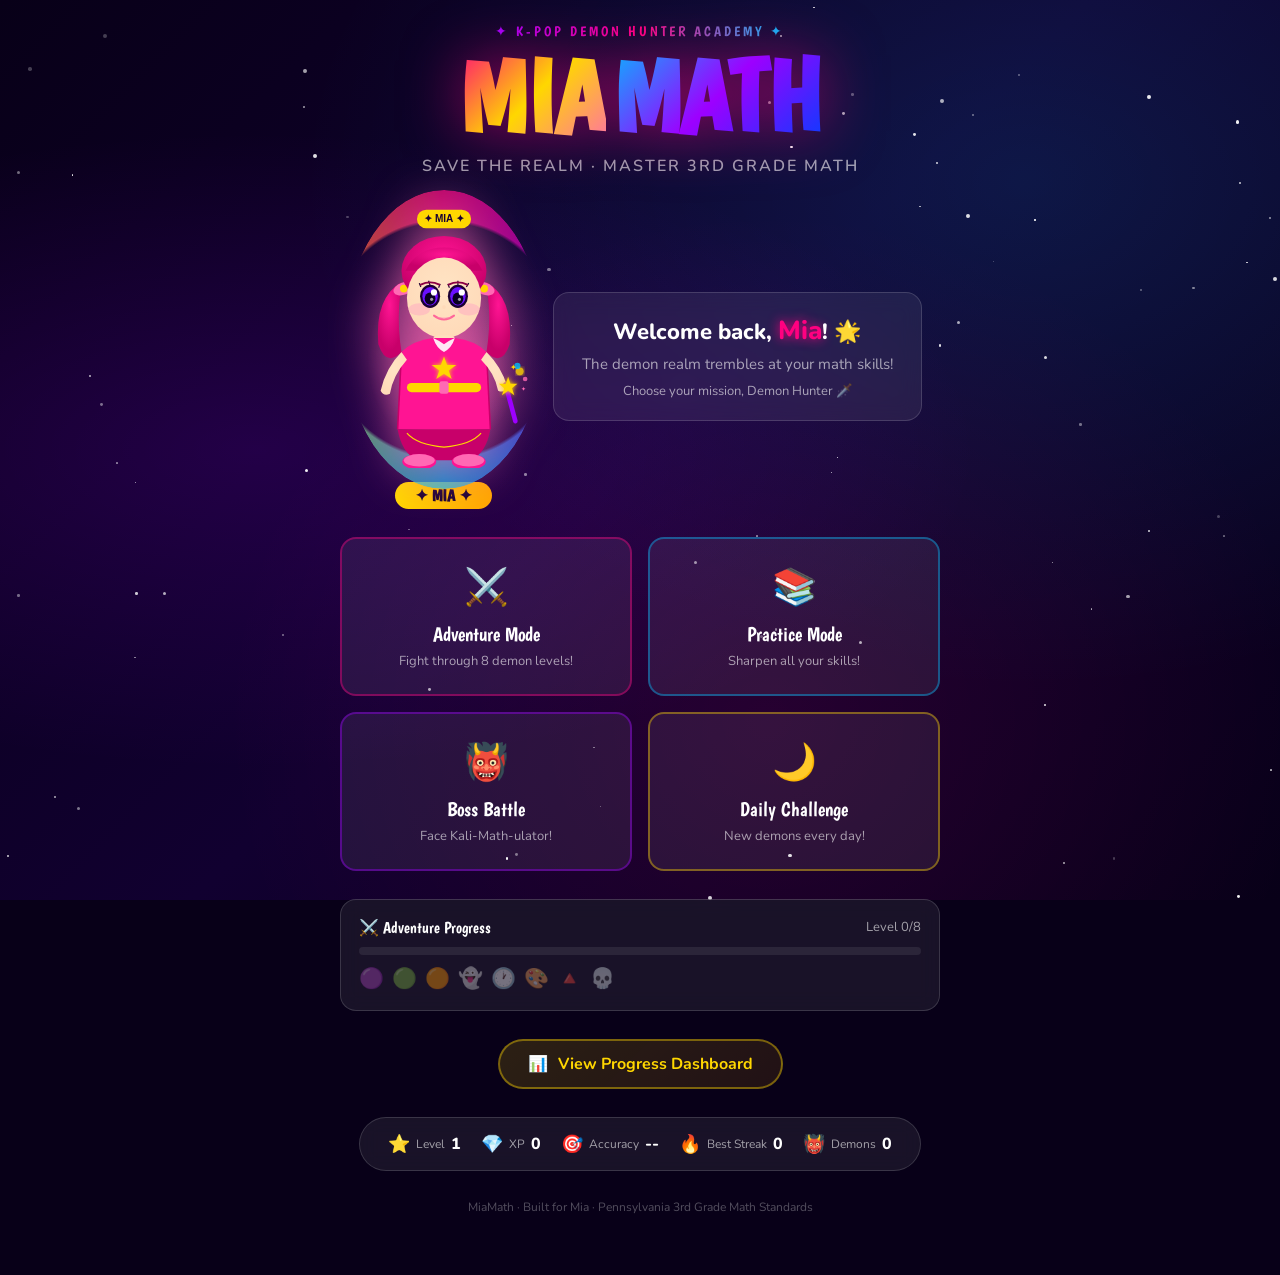
==== index.html @ 1f5659ec "🎮 Launch MiaMath - K-Pop Demon Hunter Academy Full web-based 3rd grade math adventure game for Mia: " ====
<!DOCTYPE html>
<html lang="en">
<head>
  <meta charset="UTF-8">
  <meta name="viewport" content="width=device-width, initial-scale=1.0, maximum-scale=1.0">
  <title>MiaMath – K-Pop Demon Hunter Academy</title>
  <link rel="preconnect" href="https://fonts.googleapis.com">
  <link rel="preconnect" href="https://fonts.gstatic.com" crossorigin>
  <link href="https://fonts.googleapis.com/css2?family=Boogaloo&family=Nunito:wght@400;600;700;800;900&display=swap" rel="stylesheet">
  <link rel="stylesheet" href="css/styles.css">
  <link rel="stylesheet" href="css/animations.css">
  <style>
    .hero-pic-wrap { position: relative; display: inline-block; }
    .hero-pic-wrap img { width: 170px; filter: drop-shadow(0 0 24px rgba(255,105,180,0.8)); animation: heroFloat 3s ease-in-out infinite; }
    .sparkle-ring {
      position: absolute; inset: -15px;
      border-radius: 50%;
      background: conic-gradient(from 0deg, var(--pink), var(--purple), var(--blue), var(--gold), var(--pink));
      mask: radial-gradient(circle, transparent 65%, white 67%);
      -webkit-mask: radial-gradient(circle, transparent 65%, white 67%);
      animation: rainbow 4s linear infinite;
      opacity: 0.7;
    }
  </style>
</head>
<body class="landing-page">

  <!-- Stars -->
  <div class="stars-bg" id="starsContainer"></div>
  <canvas id="confettiCanvas"></canvas>

  <div class="landing-container">

    <!-- ── Title ── -->
    <div class="title-section">
      <div class="academy-badge">✦ K-Pop Demon Hunter Academy ✦</div>
      <h1 class="game-title">
        <span class="title-mia">MIA</span><span class="title-math">MATH</span>
      </h1>
      <div class="title-subtitle">Save the Realm · Master 3rd Grade Math</div>
    </div>

    <!-- ── Hero Display ── -->
    <div class="hero-display">
      <div class="hero-character">
        <div class="hero-pic-wrap">
          <div class="sparkle-ring"></div>
          <img id="heroPic" src="assets/characters/mia.svg" alt="Mia the Math Hero" onerror="this.style.fontSize='80px';this.outerHTML='<div style=&quot;font-size:80px;animation:heroFloat 3s ease-in-out infinite&quot;>🎤</div>'">
        </div>
        <div class="hero-name-tag">✦ MIA ✦</div>
      </div>

      <div class="welcome-message">
        <p class="welcome-line">Welcome back, <span class="name-highlight player-name">Mia</span>! 🌟</p>
        <p class="welcome-sub">The demon realm trembles at your math skills!</p>
        <p style="font-size:13px;color:var(--text-muted);margin-top:8px">Choose your mission, Demon Hunter 🗡️</p>
      </div>
    </div>

    <!-- ── Mode Cards ── -->
    <div class="mode-grid">
      <a href="game.html?mode=adventure" class="mode-card adventure-card" onclick="AudioManager.playClick()">
        <span class="card-icon">⚔️</span>
        <div class="card-title">Adventure Mode</div>
        <div class="card-desc">Fight through 8 demon levels!</div>
        <div class="card-glow"></div>
      </a>
      <a href="game.html?mode=practice" class="mode-card practice-card" onclick="AudioManager.playClick()">
        <span class="card-icon">📚</span>
        <div class="card-title">Practice Mode</div>
        <div class="card-desc">Sharpen all your skills!</div>
        <div class="card-glow"></div>
      </a>
      <a href="game.html?mode=boss" class="mode-card boss-card" onclick="AudioManager.playClick()">
        <span class="card-icon">👹</span>
        <div class="card-title">Boss Battle</div>
        <div class="card-desc">Face Kali-Math-ulator!</div>
        <div class="card-glow"></div>
      </a>
      <a href="game.html?mode=daily" class="mode-card daily-card" onclick="AudioManager.playClick()" id="dailyCard">
        <span class="card-icon">🌙</span>
        <div class="card-title">Daily Challenge</div>
        <div class="card-desc">New demons every day!</div>
        <div class="card-glow"></div>
      </a>
    </div>

    <!-- ── Adventure Progress ── -->
    <div style="width:100%;max-width:600px;background:var(--bg-card);border:1px solid var(--border);border-radius:var(--radius);padding:18px;backdrop-filter:blur(10px);">
      <div style="display:flex;justify-content:space-between;align-items:center;margin-bottom:10px;">
        <span style="font-family:var(--font-title);font-size:16px">⚔️ Adventure Progress</span>
        <span id="adventureProgressText" style="font-size:13px;color:var(--text-muted)">Level 0/8</span>
      </div>
      <div class="adventure-progress-bar">
        <div class="adventure-progress-fill" id="adventureProgressFill" style="width:0%"></div>
      </div>
      <div id="demonIcons" style="display:flex;gap:8px;margin-top:10px;flex-wrap:wrap;">
        <!-- Filled by JS -->
      </div>
    </div>

    <!-- ── Dashboard Link ── -->
    <a href="dashboard.html" class="dashboard-btn" onclick="AudioManager.playClick()">
      <span>📊</span> View Progress Dashboard
    </a>

    <!-- ── Quick Stats ── -->
    <div class="quick-stats">
      <div class="stat-item">
        <span class="stat-icon">⭐</span>
        <span class="stat-label">Level</span>
        <span class="stat-value" id="statLevel">1</span>
      </div>
      <div class="stat-item">
        <span class="stat-icon">💎</span>
        <span class="stat-label">XP</span>
        <span class="stat-value" id="statXP">0</span>
      </div>
      <div class="stat-item">
        <span class="stat-icon">🎯</span>
        <span class="stat-label">Accuracy</span>
        <span class="stat-value" id="statAccuracy">--</span>
      </div>
      <div class="stat-item">
        <span class="stat-icon">🔥</span>
        <span class="stat-label">Best Streak</span>
        <span class="stat-value" id="statStreak">0</span>
      </div>
      <div class="stat-item">
        <span class="stat-icon">👹</span>
        <span class="stat-label">Demons</span>
        <span class="stat-value" id="statDemons">0</span>
      </div>
    </div>

    <p style="font-size:12px;color:rgba(255,255,255,0.3);text-align:center">
      MiaMath · Built for Mia · Pennsylvania 3rd Grade Math Standards
    </p>
  </div>

  <script src="js/progressSystem.js"></script>
  <script src="js/audioManager.js"></script>
  <script src="js/mathEngine.js"></script>
  <script src="js/uiEngine.js"></script>
  <script src="js/app.js"></script>
  <script>
    // Extra landing page init
    document.addEventListener('DOMContentLoaded', () => {
      const ps = ProgressSystem.getState();
      // Demons defeated
      const demonEl = document.getElementById('statDemons');
      if (demonEl) demonEl.textContent = ps.demonsDefeated || 0;

      // Adventure progress bar
      const adv = ps.adventureProgress;
      const defeated = adv?.defeatedDemons?.length || 0;
      const fill = document.getElementById('adventureProgressFill');
      const text = document.getElementById('adventureProgressText');
      const icons = document.getElementById('demonIcons');
      if (fill) setTimeout(() => { fill.style.width = (defeated / 8 * 100) + '%'; }, 400);
      if (text) text.textContent = `Level ${defeated}/8`;

      // Demon icon row
      const demonEmoji = ['🟣','🟢','🟠','👻','🕐','🎨','🔺','💀'];
      const demonNames = ['Multipli Fiend','Division Goblin','Place Pirate','Fraction Phantom','Time Trickster','Pattern Sprite','Geo Guardian','BOSS'];
      if (icons) {
        demonEmoji.forEach((em, i) => {
          const dot = document.createElement('span');
          const done = adv?.defeatedDemons?.includes(i);
          dot.title = demonNames[i] + (done ? ' ✓ Defeated!' : ' - Not yet defeated');
          dot.textContent = done ? '✅' : em;
          dot.style.cssText = `font-size:20px;opacity:${done ? 1 : 0.4};cursor:default;transition:opacity 0.3s;`;
          icons.appendChild(dot);
        });
      }

      // Daily done notice
      if (ProgressSystem.isDailyDone()) {
        const daily = document.getElementById('dailyCard');
        if (daily) {
          daily.querySelector('.card-desc').textContent = '✅ Completed! Come back tomorrow!';
          daily.style.opacity = '0.75';
        }
      }
    });
  </script>
</body>
</html>
---- css/styles.css ----
/* ============================================
   MiaMath - K-Pop Demon Hunter
   Main Stylesheet
   ============================================ */

@import url('https://fonts.googleapis.com/css2?family=Boogaloo&family=Nunito:wght@400;600;700;800;900&family=Fredoka+One&display=swap');

/* ---- CSS Variables ---- */
:root {
  --pink:       #FF0080;
  --pink-light: #FF69B4;
  --pink-pale:  #FFB6C1;
  --blue:       #00BFFF;
  --blue-dark:  #0040FF;
  --purple:     #9D00FF;
  --purple-dark:#6600BB;
  --gold:       #FFD700;
  --gold-dark:  #FFA500;
  --green:      #00FF88;
  --red:        #FF3333;
  --bg-dark:    #080018;
  --bg-mid:     #110030;
  --bg-card:    rgba(255,255,255,0.07);
  --bg-card-hover: rgba(255,255,255,0.13);
  --text:       #FFFFFF;
  --text-muted: rgba(255,255,255,0.6);
  --border:     rgba(255,255,255,0.15);
  --shadow-pink: 0 0 20px rgba(255,0,128,0.5);
  --shadow-blue: 0 0 20px rgba(0,191,255,0.5);
  --shadow-gold: 0 0 20px rgba(255,215,0,0.5);
  --radius:     16px;
  --radius-sm:  8px;
  --radius-lg:  24px;
  --font-main:  'Nunito', 'Comic Sans MS', sans-serif;
  --font-title: 'Boogaloo', 'Fredoka One', cursive;
}

/* ---- Reset ---- */
*, *::before, *::after { box-sizing: border-box; margin: 0; padding: 0; }
html { scroll-behavior: smooth; }
body {
  font-family: var(--font-main);
  background: var(--bg-dark);
  color: var(--text);
  min-height: 100vh;
  overflow-x: hidden;
  -webkit-font-smoothing: antialiased;
}
a { text-decoration: none; color: inherit; }
img, svg { max-width: 100%; }
button { cursor: pointer; font-family: inherit; }

/* ============================================
   BACKGROUND / STARS
   ============================================ */
.stars-bg {
  position: fixed;
  inset: 0;
  pointer-events: none;
  z-index: 0;
  background:
    radial-gradient(ellipse at 20% 50%, rgba(157,0,255,0.15) 0%, transparent 50%),
    radial-gradient(ellipse at 80% 20%, rgba(0,191,255,0.12) 0%, transparent 50%),
    radial-gradient(ellipse at 60% 80%, rgba(255,0,128,0.10) 0%, transparent 50%),
    linear-gradient(135deg, #080018 0%, #110030 50%, #080018 100%);
}
.star-dot {
  position: absolute;
  border-radius: 50%;
  background: white;
  animation: twinkle var(--dur, 3s) ease-in-out infinite;
}

/* ============================================
   LANDING PAGE
   ============================================ */
.landing-page { position: relative; overflow: hidden; }

.landing-container {
  position: relative;
  z-index: 1;
  max-width: 900px;
  margin: 0 auto;
  padding: 20px 20px 60px;
  display: flex;
  flex-direction: column;
  align-items: center;
  gap: 28px;
}

/* Title Section */
.title-section { text-align: center; }

.academy-badge {
  display: inline-block;
  background: linear-gradient(90deg, var(--purple), var(--pink), var(--blue));
  -webkit-background-clip: text;
  -webkit-text-fill-color: transparent;
  background-clip: text;
  font-family: var(--font-title);
  font-size: 14px;
  letter-spacing: 3px;
  text-transform: uppercase;
  margin-bottom: 8px;
}

.game-title {
  font-family: var(--font-title);
  font-size: clamp(56px, 12vw, 100px);
  line-height: 1;
  margin-bottom: 8px;
  filter: drop-shadow(0 0 30px rgba(255,0,128,0.6));
}
.title-mia {
  background: linear-gradient(135deg, var(--pink) 0%, var(--gold) 50%, var(--pink-light) 100%);
  -webkit-background-clip: text;
  -webkit-text-fill-color: transparent;
  background-clip: text;
  animation: titlePulse 2s ease-in-out infinite;
}
.title-math {
  background: linear-gradient(135deg, var(--blue) 0%, var(--purple) 50%, var(--blue-dark) 100%);
  -webkit-background-clip: text;
  -webkit-text-fill-color: transparent;
  background-clip: text;
  margin-left: 8px;
  animation: titlePulse 2s ease-in-out infinite 0.5s;
}
.title-subtitle {
  font-size: 16px;
  color: var(--text-muted);
  letter-spacing: 2px;
  font-weight: 600;
  text-transform: uppercase;
}

/* Hero display */
.hero-display {
  display: flex;
  align-items: center;
  gap: 24px;
  flex-wrap: wrap;
  justify-content: center;
}
.hero-character {
  position: relative;
  display: flex;
  flex-direction: column;
  align-items: center;
  gap: 8px;
}
.hero-character img, .hero-character svg {
  width: 160px;
  filter: drop-shadow(0 0 20px rgba(255,105,180,0.7));
  animation: heroFloat 3s ease-in-out infinite;
}
.hero-name-tag {
  background: linear-gradient(90deg, var(--gold), var(--gold-dark));
  color: #1A0033;
  font-family: var(--font-title);
  font-size: 16px;
  padding: 4px 20px;
  border-radius: 20px;
  font-weight: 700;
}

.welcome-message {
  background: var(--bg-card);
  border: 1px solid var(--border);
  border-radius: var(--radius);
  padding: 20px 28px;
  backdrop-filter: blur(10px);
  text-align: center;
}
.welcome-line {
  font-size: 22px;
  font-weight: 800;
  margin-bottom: 6px;
}
.welcome-sub {
  font-size: 15px;
  color: var(--text-muted);
}
.name-highlight {
  color: var(--pink);
  text-shadow: 0 0 12px var(--pink);
  font-size: 26px;
}

/* Mode Grid */
.mode-grid {
  display: grid;
  grid-template-columns: repeat(2, 1fr);
  gap: 16px;
  width: 100%;
  max-width: 600px;
}

.mode-card {
  position: relative;
  background: var(--bg-card);
  border: 2px solid var(--border);
  border-radius: var(--radius);
  padding: 24px 16px;
  text-align: center;
  transition: all 0.3s ease;
  overflow: hidden;
  cursor: pointer;
}
.mode-card:hover {
  transform: translateY(-4px) scale(1.02);
  background: var(--bg-card-hover);
}
.mode-card .card-glow {
  position: absolute;
  inset: 0;
  opacity: 0;
  transition: opacity 0.3s;
}
.mode-card:hover .card-glow { opacity: 1; }

.adventure-card { border-color: rgba(255,0,128,0.4); }
.adventure-card:hover { border-color: var(--pink); box-shadow: var(--shadow-pink); }
.adventure-card .card-glow { background: radial-gradient(circle at center, rgba(255,0,128,0.1), transparent); }

.practice-card { border-color: rgba(0,191,255,0.4); }
.practice-card:hover { border-color: var(--blue); box-shadow: var(--shadow-blue); }
.practice-card .card-glow { background: radial-gradient(circle at center, rgba(0,191,255,0.1), transparent); }

.boss-card { border-color: rgba(157,0,255,0.4); }
.boss-card:hover { border-color: var(--purple); box-shadow: 0 0 20px rgba(157,0,255,0.5); }
.boss-card .card-glow { background: radial-gradient(circle at center, rgba(157,0,255,0.1), transparent); }

.daily-card { border-color: rgba(255,215,0,0.4); }
.daily-card:hover { border-color: var(--gold); box-shadow: var(--shadow-gold); }
.daily-card .card-glow { background: radial-gradient(circle at center, rgba(255,215,0,0.1), transparent); }

.card-icon { font-size: 36px; margin-bottom: 10px; display: block; }
.card-title {
  font-family: var(--font-title);
  font-size: 20px;
  margin-bottom: 6px;
  color: white;
}
.card-desc {
  font-size: 13px;
  color: var(--text-muted);
}

/* Dashboard button */
.dashboard-btn {
  display: flex;
  align-items: center;
  gap: 10px;
  background: linear-gradient(135deg, rgba(255,215,0,0.15), rgba(255,165,0,0.1));
  border: 2px solid rgba(255,215,0,0.4);
  border-radius: 50px;
  padding: 12px 28px;
  font-size: 16px;
  font-weight: 700;
  color: var(--gold);
  transition: all 0.3s;
}
.dashboard-btn:hover {
  background: linear-gradient(135deg, rgba(255,215,0,0.25), rgba(255,165,0,0.2));
  border-color: var(--gold);
  box-shadow: var(--shadow-gold);
  transform: scale(1.05);
}

/* Quick stats */
.quick-stats {
  display: flex;
  gap: 20px;
  background: var(--bg-card);
  border: 1px solid var(--border);
  border-radius: 50px;
  padding: 14px 28px;
  flex-wrap: wrap;
  justify-content: center;
  backdrop-filter: blur(10px);
}
.stat-item {
  display: flex;
  align-items: center;
  gap: 6px;
  font-size: 14px;
}
.stat-icon { font-size: 18px; }
.stat-label { color: var(--text-muted); font-size: 12px; }
.stat-value { font-weight: 800; font-size: 16px; color: white; }

/* ============================================
   GAME PAGE - BATTLE ARENA
   ============================================ */
.game-page {
  display: flex;
  flex-direction: column;
  min-height: 100vh;
  position: relative;
}

/* HUD */
.game-hud {
  position: relative;
  z-index: 10;
  display: flex;
  align-items: center;
  justify-content: space-between;
  padding: 12px 20px;
  background: rgba(0,0,0,0.5);
  border-bottom: 1px solid var(--border);
  backdrop-filter: blur(10px);
  flex-wrap: wrap;
  gap: 10px;
}

.hud-left, .hud-right { display: flex; align-items: center; gap: 12px; }
.hud-center { display: flex; flex-direction: column; align-items: center; gap: 4px; flex: 1; max-width: 280px; }

.level-badge {
  background: linear-gradient(135deg, var(--purple), var(--pink));
  border-radius: 20px;
  padding: 6px 14px;
  font-family: var(--font-title);
  font-size: 16px;
  white-space: nowrap;
}

.xp-bar-container {
  width: 100%;
}
.xp-label {
  display: flex;
  justify-content: space-between;
  font-size: 11px;
  color: var(--text-muted);
  margin-bottom: 3px;
}
.xp-bar-track {
  width: 100%;
  height: 10px;
  background: rgba(255,255,255,0.1);
  border-radius: 5px;
  overflow: hidden;
}
.xp-bar-fill {
  height: 100%;
  background: linear-gradient(90deg, var(--purple), var(--pink), var(--gold));
  border-radius: 5px;
  transition: width 0.8s ease;
}

.streak-badge {
  display: flex;
  align-items: center;
  gap: 5px;
  background: rgba(255,165,0,0.2);
  border: 1px solid rgba(255,165,0,0.4);
  border-radius: 20px;
  padding: 6px 12px;
  font-weight: 700;
  font-size: 14px;
  color: var(--gold);
}
.streak-badge.hot { animation: streakPulse 0.5s ease-in-out infinite alternate; }

.hud-btn {
  background: rgba(255,255,255,0.1);
  border: 1px solid var(--border);
  border-radius: 10px;
  padding: 8px 14px;
  color: white;
  font-size: 14px;
  transition: all 0.2s;
}
.hud-btn:hover { background: rgba(255,255,255,0.18); }

/* Battle arena */
.battle-arena {
  position: relative;
  z-index: 1;
  flex: 1;
  display: flex;
  flex-direction: column;
  align-items: center;
  padding: 20px;
  gap: 16px;
}

/* Stage */
.battle-stage {
  width: 100%;
  max-width: 800px;
  display: flex;
  justify-content: space-between;
  align-items: flex-end;
  gap: 10px;
  min-height: 280px;
}

.demon-side, .mia-side {
  display: flex;
  flex-direction: column;
  align-items: center;
  gap: 8px;
  flex: 1;
  max-width: 260px;
}

.mia-side { align-items: center; }

/* Fighter sprites */
.fighter-sprite {
  position: relative;
  display: flex;
  justify-content: center;
}
.fighter-sprite img, .fighter-sprite svg {
  width: clamp(120px, 18vw, 200px);
  height: auto;
  filter: drop-shadow(0 8px 20px rgba(0,0,0,0.5));
}
.demon-sprite img, .demon-sprite svg {
  animation: demonIdle 2.5s ease-in-out infinite;
  filter: drop-shadow(0 0 18px rgba(157,0,255,0.6));
}
.mia-sprite img, .mia-sprite svg {
  animation: heroFloat 3s ease-in-out infinite;
  filter: drop-shadow(0 0 18px rgba(255,105,180,0.6));
}

/* HP/Energy bars */
.health-bar-container, .energy-bar-container {
  width: 100%;
  max-width: 200px;
}
.bar-label {
  display: flex;
  justify-content: space-between;
  align-items: center;
  margin-bottom: 4px;
}
.bar-name { font-weight: 700; font-size: 13px; }
.bar-value { font-size: 13px; font-weight: 700; }

.hp-track, .energy-track {
  width: 100%;
  height: 16px;
  background: rgba(0,0,0,0.4);
  border-radius: 8px;
  overflow: hidden;
  border: 1px solid rgba(255,255,255,0.1);
}
.hp-fill {
  height: 100%;
  border-radius: 8px;
  background: linear-gradient(90deg, #FF4444, #FF0000);
  transition: width 0.5s ease;
  position: relative;
  overflow: hidden;
}
.hp-fill::after {
  content: '';
  position: absolute;
  top: 2px; left: 5px; right: 5px;
  height: 4px;
  background: rgba(255,255,255,0.35);
  border-radius: 2px;
}
.hp-fill.good { background: linear-gradient(90deg, #44CC44, #00AA00); }
.hp-fill.warn { background: linear-gradient(90deg, #FFAA00, #FF8800); }
.hp-fill.crit { background: linear-gradient(90deg, #FF4444, #CC0000); animation: hpCrit 0.5s ease-in-out infinite alternate; }

.energy-fill {
  height: 100%;
  border-radius: 8px;
  background: linear-gradient(90deg, var(--blue), var(--purple));
  transition: width 0.5s ease;
}

/* Speech bubble */
.speech-bubble {
  position: relative;
  background: rgba(0,0,0,0.7);
  border: 2px solid var(--purple);
  border-radius: var(--radius);
  padding: 12px 16px;
  max-width: 220px;
  text-align: center;
  font-size: 14px;
  box-shadow: 0 0 15px rgba(157,0,255,0.3);
  transition: all 0.3s;
}
.speech-bubble::after {
  content: '';
  position: absolute;
  bottom: -12px;
  left: 50%;
  transform: translateX(-50%);
  border: 6px solid transparent;
  border-top-color: var(--purple);
}
.demon-name-badge {
  font-family: var(--font-title);
  font-size: 18px;
  color: var(--purple);
  margin-bottom: 4px;
}
.demon-taunt { font-size: 13px; color: var(--text-muted); font-style: italic; }

/* VS indicator */
.vs-badge {
  font-family: var(--font-title);
  font-size: 32px;
  color: var(--gold);
  text-shadow: 0 0 20px var(--gold);
  align-self: center;
  animation: vsPulse 1.5s ease-in-out infinite;
}

/* ============================================
   QUESTION AREA
   ============================================ */
.question-area {
  width: 100%;
  max-width: 680px;
  background: rgba(0,0,0,0.5);
  border: 2px solid var(--border);
  border-radius: var(--radius-lg);
  padding: 24px;
  backdrop-filter: blur(12px);
  text-align: center;
}
.question-area.correct-flash { border-color: var(--green); box-shadow: 0 0 30px rgba(0,255,136,0.4); }
.question-area.wrong-flash  { border-color: var(--red); box-shadow: 0 0 30px rgba(255,51,51,0.4); }

.category-tag {
  display: inline-flex;
  align-items: center;
  gap: 6px;
  background: rgba(157,0,255,0.25);
  border: 1px solid rgba(157,0,255,0.4);
  border-radius: 20px;
  padding: 4px 14px;
  font-size: 12px;
  color: var(--pink-light);
  margin-bottom: 12px;
  text-transform: uppercase;
  letter-spacing: 1px;
  font-weight: 700;
}

.question-text {
  font-size: clamp(20px, 4vw, 28px);
  font-weight: 800;
  line-height: 1.3;
  margin-bottom: 20px;
  color: white;
}
.question-text.word-problem {
  font-size: clamp(17px, 3vw, 21px);
  background: rgba(255,255,255,0.05);
  border-radius: var(--radius-sm);
  padding: 14px;
  border-left: 4px solid var(--blue);
}

/* Multiple choice answers */
.choices-grid {
  display: grid;
  grid-template-columns: repeat(2, 1fr);
  gap: 12px;
  margin-bottom: 16px;
}

.choice-btn {
  background: rgba(255,255,255,0.07);
  border: 2px solid var(--border);
  border-radius: var(--radius);
  padding: 16px 12px;
  font-size: clamp(18px, 3vw, 24px);
  font-weight: 800;
  font-family: var(--font-main);
  color: white;
  transition: all 0.2s;
  position: relative;
  overflow: hidden;
}
.choice-btn::before {
  content: '';
  position: absolute;
  inset: 0;
  background: radial-gradient(circle at center, rgba(255,255,255,0.1), transparent);
  opacity: 0;
  transition: opacity 0.2s;
}
.choice-btn:hover:not(:disabled) {
  transform: scale(1.04);
  border-color: var(--pink);
  box-shadow: 0 0 20px rgba(255,0,128,0.3);
}
.choice-btn:hover:not(:disabled)::before { opacity: 1; }
.choice-btn:active:not(:disabled) { transform: scale(0.97); }
.choice-btn.correct {
  border-color: var(--green);
  background: rgba(0,255,136,0.2);
  box-shadow: 0 0 20px rgba(0,255,136,0.4);
  color: var(--green);
}
.choice-btn.wrong {
  border-color: var(--red);
  background: rgba(255,51,51,0.15);
  box-shadow: 0 0 15px rgba(255,51,51,0.3);
  color: var(--red);
}
.choice-btn:disabled { opacity: 0.6; cursor: not-allowed; }

/* Fill-in-blank input */
.fill-blank-form {
  display: flex;
  gap: 12px;
  justify-content: center;
  align-items: center;
  flex-wrap: wrap;
}
.fill-blank-input {
  background: rgba(255,255,255,0.07);
  border: 2px solid var(--border);
  border-radius: var(--radius);
  padding: 14px 20px;
  font-size: 28px;
  font-weight: 800;
  font-family: var(--font-main);
  color: white;
  text-align: center;
  width: 200px;
  transition: border-color 0.2s;
}
.fill-blank-input:focus {
  outline: none;
  border-color: var(--blue);
  box-shadow: 0 0 15px rgba(0,191,255,0.3);
}
.submit-btn {
  background: linear-gradient(135deg, var(--pink), var(--purple));
  border: none;
  border-radius: var(--radius);
  padding: 14px 28px;
  font-size: 18px;
  font-weight: 800;
  color: white;
  transition: all 0.2s;
}
.submit-btn:hover { transform: scale(1.05); box-shadow: var(--shadow-pink); }

/* Hint area */
.hint-area {
  margin-top: 14px;
  background: rgba(255,215,0,0.1);
  border: 1px solid rgba(255,215,0,0.3);
  border-radius: var(--radius-sm);
  padding: 12px 16px;
  font-size: 14px;
  color: var(--gold);
  text-align: left;
  display: none;
}
.hint-area.visible { display: block; animation: fadeInUp 0.4s ease; }
.hint-icon { margin-right: 8px; }

/* Feedback flash */
.feedback-overlay {
  position: fixed;
  top: 50%;
  left: 50%;
  transform: translate(-50%, -50%);
  font-family: var(--font-title);
  font-size: clamp(48px, 10vw, 80px);
  font-weight: 900;
  pointer-events: none;
  z-index: 100;
  opacity: 0;
  text-shadow: 0 0 40px currentColor;
}
.feedback-overlay.correct-feed {
  color: var(--green);
  animation: feedbackPop 0.8s ease forwards;
}
.feedback-overlay.wrong-feed {
  color: var(--red);
  animation: feedbackWrong 0.8s ease forwards;
}

/* ============================================
   BATTLE RESULT OVERLAY
   ============================================ */
.result-overlay {
  position: fixed;
  inset: 0;
  z-index: 200;
  display: flex;
  align-items: center;
  justify-content: center;
  background: rgba(0,0,0,0.85);
  backdrop-filter: blur(8px);
  opacity: 0;
  pointer-events: none;
  transition: opacity 0.5s;
}
.result-overlay.active { opacity: 1; pointer-events: all; }

.result-card {
  background: linear-gradient(135deg, #110030, #0a0018);
  border: 2px solid var(--border);
  border-radius: var(--radius-lg);
  padding: 40px;
  max-width: 480px;
  width: 90%;
  text-align: center;
  position: relative;
  overflow: hidden;
}
.result-card.victory { border-color: var(--gold); box-shadow: var(--shadow-gold); }
.result-card.defeat  { border-color: var(--red); box-shadow: 0 0 40px rgba(255,51,51,0.3); }

.result-icon { font-size: 72px; margin-bottom: 10px; }
.result-title {
  font-family: var(--font-title);
  font-size: 42px;
  margin-bottom: 8px;
}
.result-card.victory .result-title { color: var(--gold); text-shadow: var(--shadow-gold); }
.result-card.defeat  .result-title { color: var(--red); }

.result-msg { font-size: 17px; color: var(--text-muted); margin-bottom: 20px; line-height: 1.5; }
.result-msg .name-hi { color: var(--pink); font-weight: 800; }

.result-stats {
  display: flex;
  justify-content: center;
  gap: 20px;
  margin-bottom: 24px;
  flex-wrap: wrap;
}
.res-stat {
  background: rgba(255,255,255,0.07);
  border-radius: var(--radius-sm);
  padding: 12px 20px;
  text-align: center;
}
.res-stat-val { font-size: 28px; font-weight: 900; color: var(--gold); }
.res-stat-lbl { font-size: 12px; color: var(--text-muted); }

.result-xp-gain {
  font-family: var(--font-title);
  font-size: 26px;
  color: var(--purple);
  margin-bottom: 20px;
  animation: xpPop 0.6s ease;
}

.badge-unlocked {
  background: linear-gradient(135deg, rgba(255,215,0,0.15), rgba(255,165,0,0.1));
  border: 2px solid var(--gold);
  border-radius: var(--radius);
  padding: 14px;
  margin-bottom: 20px;
  display: none;
}
.badge-unlocked.show { display: block; animation: badgePop 0.6s cubic-bezier(0.34,1.56,0.64,1); }
.badge-unlocked-title { font-size: 12px; color: var(--gold); text-transform: uppercase; letter-spacing: 1px; margin-bottom: 6px; }
.badge-unlocked-name { font-family: var(--font-title); font-size: 22px; color: white; }

.result-btns { display: flex; gap: 12px; justify-content: center; flex-wrap: wrap; }
.result-btn {
  padding: 14px 28px;
  border: none;
  border-radius: var(--radius);
  font-size: 16px;
  font-weight: 800;
  font-family: var(--font-main);
  transition: all 0.2s;
}
.result-btn.primary {
  background: linear-gradient(135deg, var(--pink), var(--purple));
  color: white;
}
.result-btn.secondary {
  background: rgba(255,255,255,0.1);
  border: 1px solid var(--border);
  color: white;
}
.result-btn:hover { transform: scale(1.05); }

/* ============================================
   DASHBOARD PAGE
   ============================================ */
.dashboard-page {
  position: relative;
  min-height: 100vh;
}

.dashboard-header {
  position: relative;
  z-index: 1;
  display: flex;
  align-items: center;
  gap: 16px;
  padding: 20px;
  border-bottom: 1px solid var(--border);
  background: rgba(0,0,0,0.4);
  backdrop-filter: blur(10px);
}
.back-btn {
  background: rgba(255,255,255,0.1);
  border: 1px solid var(--border);
  border-radius: var(--radius-sm);
  padding: 10px 16px;
  color: white;
  font-size: 16px;
  transition: all 0.2s;
}
.back-btn:hover { background: rgba(255,255,255,0.18); transform: translateX(-2px); }

.dashboard-title {
  font-family: var(--font-title);
  font-size: 28px;
  background: linear-gradient(90deg, var(--pink), var(--gold));
  -webkit-background-clip: text;
  -webkit-text-fill-color: transparent;
  background-clip: text;
}

.dashboard-container {
  position: relative;
  z-index: 1;
  max-width: 900px;
  margin: 0 auto;
  padding: 24px 20px 60px;
  display: flex;
  flex-direction: column;
  gap: 24px;
}

/* Player hero card */
.hero-card {
  background: linear-gradient(135deg, rgba(255,0,128,0.1), rgba(157,0,255,0.1));
  border: 1px solid rgba(255,0,128,0.3);
  border-radius: var(--radius-lg);
  padding: 28px;
  display: flex;
  align-items: center;
  gap: 24px;
  flex-wrap: wrap;
}
.hero-avatar-wrap {
  position: relative;
}
.hero-avatar {
  width: 90px;
  height: 90px;
  background: linear-gradient(135deg, var(--pink), var(--purple));
  border-radius: 50%;
  display: flex;
  align-items: center;
  justify-content: center;
  font-size: 44px;
  border: 3px solid var(--gold);
  box-shadow: var(--shadow-gold);
}
.hero-level-ring {
  position: absolute;
  bottom: -4px; right: -4px;
  background: var(--gold);
  color: #1A0033;
  font-weight: 900;
  font-size: 13px;
  border-radius: 50%;
  width: 28px; height: 28px;
  display: flex; align-items: center; justify-content: center;
}
.hero-info { flex: 1; }
.hero-player-name { font-family: var(--font-title); font-size: 32px; color: white; }
.hero-title { color: var(--gold); font-size: 15px; margin-bottom: 10px; }
.hero-xp-bar-container { width: 100%; max-width: 300px; }
.hero-xp-label { display: flex; justify-content: space-between; font-size: 12px; color: var(--text-muted); margin-bottom: 4px; }
.hero-xp-track {
  width: 100%;
  height: 12px;
  background: rgba(255,255,255,0.1);
  border-radius: 6px;
  overflow: hidden;
}
.hero-xp-fill {
  height: 100%;
  background: linear-gradient(90deg, var(--purple), var(--pink), var(--gold));
  border-radius: 6px;
  transition: width 1s ease;
}

/* Stats grid */
.stats-grid {
  display: grid;
  grid-template-columns: repeat(auto-fit, minmax(160px, 1fr));
  gap: 14px;
}
.stat-card {
  background: var(--bg-card);
  border: 1px solid var(--border);
  border-radius: var(--radius);
  padding: 20px;
  text-align: center;
  transition: all 0.3s;
}
.stat-card:hover { transform: translateY(-2px); background: var(--bg-card-hover); }
.stat-card-icon { font-size: 28px; margin-bottom: 8px; }
.stat-card-value { font-family: var(--font-title); font-size: 32px; color: white; margin-bottom: 4px; }
.stat-card-label { font-size: 13px; color: var(--text-muted); }

/* Section titles */
.section-title {
  font-family: var(--font-title);
  font-size: 22px;
  margin-bottom: 14px;
  display: flex;
  align-items: center;
  gap: 8px;
}
.section-title::after {
  content: '';
  flex: 1;
  height: 1px;
  background: var(--border);
  margin-left: 8px;
}

/* Skill bars */
.skills-section {}
.skill-row {
  display: flex;
  align-items: center;
  gap: 12px;
  margin-bottom: 12px;
}
.skill-icon { font-size: 20px; width: 28px; text-align: center; }
.skill-name { width: 130px; font-size: 14px; font-weight: 600; flex-shrink: 0; }
.skill-track {
  flex: 1;
  height: 14px;
  background: rgba(255,255,255,0.08);
  border-radius: 7px;
  overflow: hidden;
}
.skill-fill {
  height: 100%;
  border-radius: 7px;
  transition: width 1.2s cubic-bezier(0.34,1.56,0.64,1);
}
.skill-pct { font-size: 13px; font-weight: 700; width: 38px; text-align: right; }

/* Badges grid */
.badges-grid {
  display: grid;
  grid-template-columns: repeat(auto-fill, minmax(150px, 1fr));
  gap: 14px;
}
.badge-card {
  background: var(--bg-card);
  border: 1px solid var(--border);
  border-radius: var(--radius);
  padding: 18px 12px;
  text-align: center;
  transition: all 0.3s;
  position: relative;
  overflow: hidden;
}
.badge-card.unlocked {
  background: linear-gradient(135deg, rgba(255,215,0,0.1), rgba(255,165,0,0.05));
  border-color: rgba(255,215,0,0.4);
}
.badge-card.unlocked:hover { transform: translateY(-3px); box-shadow: var(--shadow-gold); }
.badge-card.locked { opacity: 0.4; filter: grayscale(1); }
.badge-card.legendary { border-color: rgba(255,0,128,0.5); }
.badge-card.legendary.unlocked { background: linear-gradient(135deg, rgba(255,0,128,0.15), rgba(157,0,255,0.1)); }
.badge-icon { font-size: 32px; margin-bottom: 8px; display: block; }
.badge-name { font-size: 13px; font-weight: 700; margin-bottom: 4px; line-height: 1.2; }
.badge-desc { font-size: 11px; color: var(--text-muted); }
.badge-rarity {
  display: inline-block;
  font-size: 10px;
  padding: 2px 8px;
  border-radius: 10px;
  margin-top: 6px;
  font-weight: 700;
  text-transform: uppercase;
  letter-spacing: 0.5px;
}
.rarity-bronze { background: rgba(205,127,50,0.2); color: #CD7F32; }
.rarity-silver { background: rgba(192,192,192,0.15); color: #C0C0C0; }
.rarity-gold { background: rgba(255,215,0,0.15); color: var(--gold); }
.rarity-legendary { background: rgba(255,0,128,0.15); color: var(--pink); }

/* Recommended section */
.recommend-grid {
  display: grid;
  grid-template-columns: repeat(auto-fill, minmax(200px, 1fr));
  gap: 12px;
}
.recommend-card {
  background: var(--bg-card);
  border: 1px solid var(--border);
  border-radius: var(--radius);
  padding: 18px;
  display: flex;
  flex-direction: column;
  gap: 8px;
  transition: all 0.3s;
  text-decoration: none;
}
.recommend-card:hover { background: var(--bg-card-hover); transform: translateY(-2px); }
.rec-icon { font-size: 28px; }
.rec-name { font-weight: 700; font-size: 15px; }
.rec-desc { font-size: 12px; color: var(--text-muted); }
.rec-action {
  display: inline-block;
  background: linear-gradient(135deg, var(--pink), var(--purple));
  color: white;
  border-radius: 20px;
  padding: 6px 14px;
  font-size: 12px;
  font-weight: 700;
  margin-top: 4px;
}

/* ============================================
   MODE INTRO OVERLAY
   ============================================ */
.mode-intro {
  position: fixed;
  inset: 0;
  z-index: 150;
  display: flex;
  align-items: center;
  justify-content: center;
  background: rgba(0,0,0,0.92);
  backdrop-filter: blur(12px);
  transition: opacity 0.5s;
}
.mode-intro.hide { opacity: 0; pointer-events: none; }

.intro-card {
  max-width: 500px;
  width: 90%;
  text-align: center;
  padding: 40px;
  background: linear-gradient(135deg, #110030, #080018);
  border: 2px solid var(--purple);
  border-radius: var(--radius-lg);
  box-shadow: 0 0 40px rgba(157,0,255,0.3);
  animation: introSlideIn 0.6s cubic-bezier(0.34,1.56,0.64,1);
}
.intro-demon-preview { width: 180px; margin: 0 auto 16px; animation: demonIdle 2.5s ease-in-out infinite; }
.intro-demon-name { font-family: var(--font-title); font-size: 30px; color: var(--purple); margin-bottom: 4px; }
.intro-sub { font-size: 15px; color: var(--text-muted); margin-bottom: 16px; }
.intro-desc { font-size: 16px; line-height: 1.6; margin-bottom: 24px; }
.intro-start-btn {
  background: linear-gradient(135deg, var(--pink), var(--purple));
  border: none;
  border-radius: var(--radius);
  padding: 16px 40px;
  font-size: 20px;
  font-weight: 800;
  font-family: var(--font-title);
  color: white;
  cursor: pointer;
  transition: all 0.2s;
  box-shadow: var(--shadow-pink);
}
.intro-start-btn:hover { transform: scale(1.05); }

/* ============================================
   CONFETTI / PARTICLES
   ============================================ */
#confettiCanvas {
  position: fixed;
  inset: 0;
  pointer-events: none;
  z-index: 300;
  opacity: 0;
  transition: opacity 0.3s;
}
#confettiCanvas.active { opacity: 1; }

/* ============================================
   UTILITY
   ============================================ */
.hidden { display: none !important; }
.text-center { text-align: center; }
.flex-center { display: flex; align-items: center; justify-content: center; }

/* ---- Scrollbar ---- */
::-webkit-scrollbar { width: 6px; }
::-webkit-scrollbar-track { background: rgba(255,255,255,0.05); }
::-webkit-scrollbar-thumb { background: rgba(255,0,128,0.4); border-radius: 3px; }
::-webkit-scrollbar-thumb:hover { background: var(--pink); }

/* ============================================
   RESPONSIVE
   ============================================ */
@media (max-width: 640px) {
  .mode-grid { grid-template-columns: 1fr 1fr; gap: 10px; }
  .card-title { font-size: 16px; }
  .card-icon { font-size: 28px; }
  .battle-stage { min-height: 200px; }
  .choices-grid { grid-template-columns: 1fr 1fr; gap: 8px; }
  .choice-btn { padding: 12px 8px; font-size: 16px; }
  .question-text { font-size: 18px; }
  .game-hud { padding: 8px 12px; }
  .stats-grid { grid-template-columns: repeat(2, 1fr); }
  .badges-grid { grid-template-columns: repeat(2, 1fr); }
  .result-card { padding: 24px 20px; }
  .result-title { font-size: 32px; }
  .hero-card { flex-direction: column; text-align: center; }
}

@media (min-width: 641px) and (max-width: 900px) {
  .mode-grid { max-width: 480px; }
  .battle-stage { min-height: 240px; }
  .choices-grid { grid-template-columns: repeat(2, 1fr); }
}

@media (min-width: 901px) {
  .battle-stage { min-height: 300px; }
}
---- css/animations.css ----
/* ============================================
   MiaMath - K-Pop Demon Hunter
   Animations Stylesheet
   ============================================ */

/* ---- Background Stars ---- */
@keyframes twinkle {
  0%, 100% { opacity: 0.2; transform: scale(1); }
  50%       { opacity: 1;   transform: scale(1.3); }
}

/* ---- Title ---- */
@keyframes titlePulse {
  0%, 100% { filter: brightness(1); }
  50%       { filter: brightness(1.2); }
}

/* ---- Hero / Character ---- */
@keyframes heroFloat {
  0%, 100% { transform: translateY(0px); }
  50%       { transform: translateY(-10px); }
}

@keyframes demonIdle {
  0%, 100% { transform: translateY(0px) rotate(-1deg); }
  25%       { transform: translateY(-6px) rotate(1deg); }
  75%       { transform: translateY(-3px) rotate(-0.5deg); }
}

/* ---- Demon entrance ---- */
@keyframes demonEntrance {
  0%   { transform: scale(0) rotate(-20deg); opacity: 0; }
  60%  { transform: scale(1.15) rotate(5deg); opacity: 1; }
  80%  { transform: scale(0.95) rotate(-2deg); }
  100% { transform: scale(1) rotate(0); }
}

/* ---- Demon hit ---- */
@keyframes demonHit {
  0%    { transform: translateX(0) rotate(0); filter: brightness(1); }
  15%   { transform: translateX(-15px) rotate(-5deg); filter: brightness(3) saturate(0); }
  30%   { transform: translateX(12px) rotate(3deg); filter: brightness(2); }
  50%   { transform: translateX(-8px); }
  70%   { transform: translateX(5px); }
  100%  { transform: translateX(0) rotate(0); filter: brightness(1); }
}

/* ---- Demon defeat ---- */
@keyframes demonDefeat {
  0%    { transform: scale(1); opacity: 1; }
  20%   { transform: scale(1.2) rotate(10deg); filter: brightness(3); }
  40%   { transform: scale(0.8) rotate(-8deg); opacity: 0.7; }
  70%   { transform: scale(0.3) rotate(25deg) translateY(30px); opacity: 0.3; }
  100%  { transform: scale(0) rotate(45deg) translateY(60px); opacity: 0; }
}

/* ---- Mia attack animation ---- */
@keyframes miaAttack {
  0%   { transform: translateX(0) rotate(0); }
  20%  { transform: translateX(20px) rotate(8deg) scale(1.1); }
  40%  { transform: translateX(-5px) rotate(-3deg); }
  60%  { transform: translateX(8px); }
  100% { transform: translateX(0) rotate(0); }
}

/* ---- Mia hurt ---- */
@keyframes miaHurt {
  0%, 100% { filter: brightness(1); transform: translateX(0); }
  20%  { filter: brightness(0.3) sepia(1) hue-rotate(300deg); transform: translateX(8px); }
  40%  { filter: brightness(0.5); transform: translateX(-6px); }
  60%  { filter: brightness(0.7); transform: translateX(4px); }
  80%  { filter: brightness(0.9); transform: translateX(-2px); }
}

/* ---- Feedback overlays ---- */
@keyframes feedbackPop {
  0%   { opacity: 0; transform: translate(-50%, -50%) scale(0.3); }
  40%  { opacity: 1; transform: translate(-50%, -50%) scale(1.2); }
  60%  { transform: translate(-50%, -50%) scale(0.9); }
  80%  { transform: translate(-50%, -50%) scale(1.05); }
  100% { opacity: 0; transform: translate(-50%, -55%) scale(1); }
}

@keyframes feedbackWrong {
  0%   { opacity: 0; transform: translate(-50%, -50%) scale(0.5) rotate(-10deg); }
  30%  { opacity: 1; transform: translate(-50%, -50%) scale(1.1) rotate(5deg); }
  60%  { transform: translate(-50%, -50%) scale(0.95) rotate(-3deg); }
  100% { opacity: 0; transform: translate(-50%, -55%) scale(0.9); }
}

/* ---- VS badge ---- */
@keyframes vsPulse {
  0%, 100% { text-shadow: 0 0 10px var(--gold); transform: scale(1); }
  50%       { text-shadow: 0 0 30px var(--gold), 0 0 60px var(--gold); transform: scale(1.15); }
}

/* ---- XP Bar gain ---- */
@keyframes xpFill {
  0%   { background-position: 0% center; }
  100% { background-position: 200% center; }
}

@keyframes xpPop {
  0%   { transform: scale(0); opacity: 0; }
  60%  { transform: scale(1.2); opacity: 1; }
  100% { transform: scale(1); }
}

/* ---- Streak pulse ---- */
@keyframes streakPulse {
  0%   { box-shadow: 0 0 5px rgba(255,165,0,0.4); }
  100% { box-shadow: 0 0 20px rgba(255,165,0,0.9), 0 0 40px rgba(255,165,0,0.4); }
}

/* ---- HP critical ---- */
@keyframes hpCrit {
  0%   { opacity: 1; }
  100% { opacity: 0.5; }
}

/* ---- Badge unlock ---- */
@keyframes badgePop {
  0%   { transform: scale(0) rotate(-15deg); opacity: 0; }
  60%  { transform: scale(1.15) rotate(5deg); opacity: 1; }
  80%  { transform: scale(0.95) rotate(-2deg); }
  100% { transform: scale(1) rotate(0); }
}

/* ---- Modal intro ---- */
@keyframes introSlideIn {
  0%   { transform: scale(0.7) translateY(40px); opacity: 0; }
  70%  { transform: scale(1.03) translateY(-5px); opacity: 1; }
  100% { transform: scale(1) translateY(0); }
}

/* ---- Fade in up ---- */
@keyframes fadeInUp {
  0%   { transform: translateY(12px); opacity: 0; }
  100% { transform: translateY(0); opacity: 1; }
}

/* ---- Float (gentle) ---- */
@keyframes gentleFloat {
  0%, 100% { transform: translateY(0); }
  50%       { transform: translateY(-6px); }
}

/* ---- Shake (wrong answer) ---- */
@keyframes shake {
  0%, 100% { transform: translateX(0); }
  20%       { transform: translateX(-8px); }
  40%       { transform: translateX(8px); }
  60%       { transform: translateX(-5px); }
  80%       { transform: translateX(5px); }
}

/* ---- Level up ---- */
@keyframes levelUpFlash {
  0%   { opacity: 0; }
  10%  { opacity: 1; background: rgba(255,215,0,0.3); }
  30%  { background: rgba(255,215,0,0.1); }
  50%  { opacity: 1; background: rgba(255,215,0,0.2); }
  100% { opacity: 0; }
}

/* ---- HP bar flash ---- */
@keyframes hpBarFlash {
  0%, 100% { filter: brightness(1); }
  50%       { filter: brightness(2); }
}

/* ---- Star sparkle ---- */
@keyframes sparkle {
  0%   { transform: scale(0) rotate(0); opacity: 1; }
  50%  { transform: scale(1.2) rotate(180deg); opacity: 0.8; }
  100% { transform: scale(0) rotate(360deg); opacity: 0; }
}

/* ---- Confetti pieces ---- */
@keyframes confettiFall {
  0%   { transform: translateY(-20px) rotate(0deg); opacity: 1; }
  100% { transform: translateY(100vh) rotate(720deg); opacity: 0; }
}

/* ---- Score pop ---- */
@keyframes scorePop {
  0%   { transform: translateY(0) scale(1); opacity: 1; }
  50%  { transform: translateY(-30px) scale(1.3); opacity: 1; }
  100% { transform: translateY(-60px) scale(0.8); opacity: 0; }
}

/* ---- Choice button hover glow ---- */
@keyframes choiceGlow {
  0%, 100% { box-shadow: 0 0 8px rgba(255,0,128,0.3); }
  50%       { box-shadow: 0 0 20px rgba(255,0,128,0.6); }
}

/* ---- Correct answer burst ---- */
@keyframes correctBurst {
  0%   { transform: scale(1); box-shadow: 0 0 0 rgba(0,255,136,0); }
  40%  { transform: scale(1.06); box-shadow: 0 0 40px rgba(0,255,136,0.5); }
  100% { transform: scale(1); box-shadow: 0 0 0 rgba(0,255,136,0); }
}

/* ---- Energy pulse ---- */
@keyframes energyPulse {
  0%, 100% { opacity: 1; }
  50%       { opacity: 0.6; }
}

/* ---- Text rainbow ---- */
@keyframes rainbow {
  0%   { filter: hue-rotate(0deg); }
  100% { filter: hue-rotate(360deg); }
}

/* ---- Screen flash white ---- */
@keyframes screenFlash {
  0%, 100% { opacity: 0; }
  10%, 20% { opacity: 0.4; }
  15%       { opacity: 0.7; }
}

/* ---- Apply to elements ---- */
.demon-entrance { animation: demonEntrance 0.9s cubic-bezier(0.34,1.56,0.64,1) forwards; }
.demon-hit       { animation: demonHit 0.6s ease forwards; }
.demon-defeat    { animation: demonDefeat 1.2s ease forwards; }
.mia-attack      { animation: miaAttack 0.5s ease forwards; }
.mia-hurt        { animation: miaHurt 0.7s ease forwards; }
.shake-anim      { animation: shake 0.5s ease; }
.correct-burst   { animation: correctBurst 0.5s ease; }

/* ---- Floating particles ---- */
.particle {
  position: absolute;
  pointer-events: none;
  border-radius: 50%;
  animation: confettiFall linear forwards;
}

/* ---- Score popup ---- */
.score-popup {
  position: absolute;
  font-family: var(--font-title);
  font-size: 28px;
  font-weight: 900;
  pointer-events: none;
  z-index: 50;
  animation: scorePop 1s ease forwards;
}
.score-popup.positive { color: var(--green); text-shadow: 0 0 10px var(--green); }
.score-popup.negative { color: var(--red); text-shadow: 0 0 10px var(--red); }

/* ---- Stage spotlight ---- */
.stage-spotlight {
  position: absolute;
  bottom: 0;
  width: 100%;
  height: 40%;
  background: linear-gradient(to top,
    rgba(157,0,255,0.06) 0%,
    transparent 100%
  );
  pointer-events: none;
}

/* ---- HP bar transition (smooth) ---- */
.hp-fill, .energy-fill, .xp-bar-fill, .hero-xp-fill, .skill-fill {
  transition: width 0.7s cubic-bezier(0.4, 0, 0.2, 1);
}

/* ---- Adventure progress bar ---- */
.adventure-progress-bar {
  width: 100%;
  height: 8px;
  background: rgba(255,255,255,0.08);
  border-radius: 4px;
  overflow: hidden;
  margin-top: 6px;
}
.adventure-progress-fill {
  height: 100%;
  background: linear-gradient(90deg, var(--purple), var(--pink));
  border-radius: 4px;
  transition: width 1s ease;
}

/* ---- Demon HP segments ---- */
.hp-segments {
  display: flex;
  gap: 4px;
  width: 100%;
}
.hp-segment {
  flex: 1;
  height: 16px;
  border-radius: 4px;
  background: rgba(255,255,255,0.08);
  border: 1px solid rgba(255,255,255,0.1);
  transition: background 0.4s, box-shadow 0.4s;
}
.hp-segment.filled {
  background: linear-gradient(90deg, #FF4444, #FF0000);
  box-shadow: 0 0 6px rgba(255,0,0,0.5);
}
.hp-segment.filled.full { background: linear-gradient(90deg, #44CC44, #00AA00); box-shadow: 0 0 6px rgba(0,200,0,0.5); }

/* ---- Combo notification ---- */
.combo-flash {
  position: fixed;
  top: 80px;
  left: 50%;
  transform: translateX(-50%);
  background: linear-gradient(135deg, var(--gold), var(--gold-dark));
  color: #1A0033;
  font-family: var(--font-title);
  font-size: 24px;
  padding: 10px 28px;
  border-radius: 30px;
  z-index: 80;
  animation: comboFlash 1.5s ease forwards;
  white-space: nowrap;
}
@keyframes comboFlash {
  0%   { opacity: 0; transform: translateX(-50%) translateY(-10px) scale(0.8); }
  20%  { opacity: 1; transform: translateX(-50%) translateY(0) scale(1.1); }
  70%  { opacity: 1; transform: translateX(-50%) translateY(0) scale(1); }
  100% { opacity: 0; transform: translateX(-50%) translateY(-15px); }
}

/* ---- Intro countdown ---- */
.countdown-overlay {
  position: fixed;
  inset: 0;
  z-index: 160;
  display: flex;
  align-items: center;
  justify-content: center;
  background: rgba(0,0,0,0.7);
  backdrop-filter: blur(4px);
}
.countdown-num {
  font-family: var(--font-title);
  font-size: 160px;
  color: white;
  text-shadow: 0 0 60px var(--pink), 0 0 120px var(--purple);
  animation: countdownPop 1s ease forwards;
}
@keyframes countdownPop {
  0%   { transform: scale(1.5); opacity: 0; }
  30%  { transform: scale(1); opacity: 1; }
  70%  { transform: scale(1); opacity: 1; }
  100% { transform: scale(0.3); opacity: 0; }
}

/* ---- Level up overlay ---- */
.levelup-overlay {
  position: fixed;
  inset: 0;
  z-index: 250;
  display: flex;
  align-items: center;
  justify-content: center;
  pointer-events: none;
  animation: levelUpFlash 1.5s ease forwards;
}

/* ---- Progress ring (for dashboard) ---- */
.progress-ring-container {
  display: inline-flex;
  position: relative;
  width: 80px;
  height: 80px;
}
.progress-ring-svg { transform: rotate(-90deg); }
.progress-ring-track { fill: none; stroke: rgba(255,255,255,0.08); stroke-width: 6; }
.progress-ring-fill {
  fill: none;
  stroke-width: 6;
  stroke-linecap: round;
  transition: stroke-dashoffset 1.2s cubic-bezier(0.34,1.56,0.64,1);
}
.progress-ring-text {
  position: absolute;
  inset: 0;
  display: flex;
  align-items: center;
  justify-content: center;
  font-weight: 800;
  font-size: 18px;
}
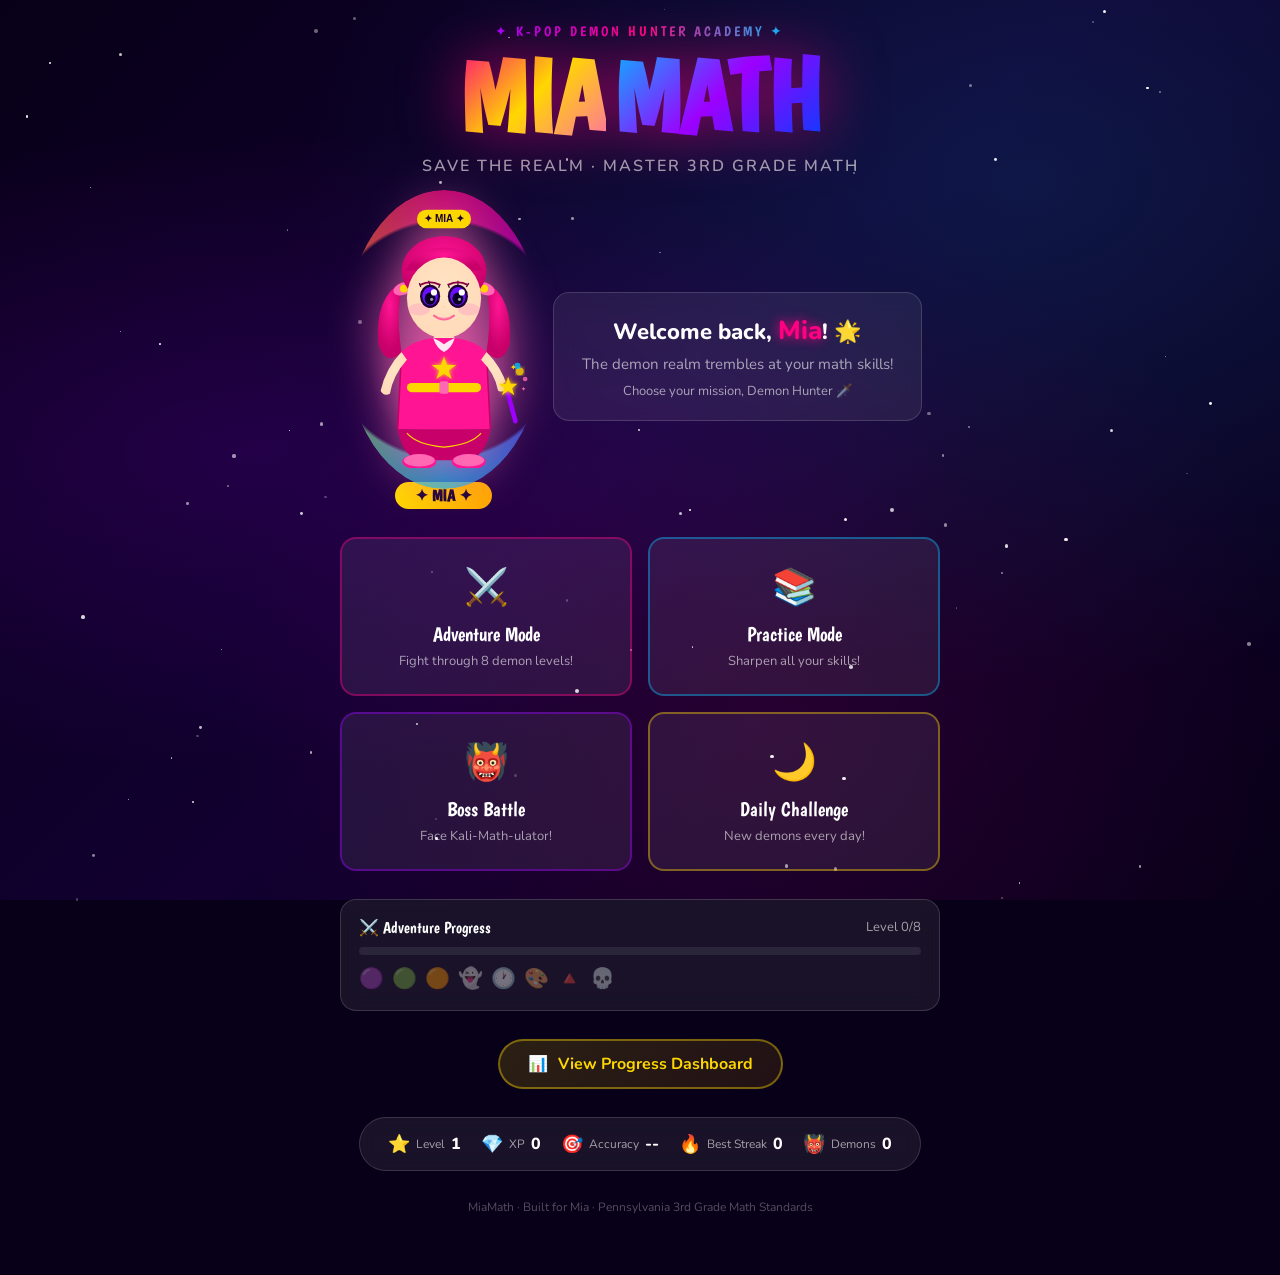
==== commit dc3187c6: "Enhance mobile responsiveness for phones and tablets - Add touch-action: manipulation to all buttons" ====
--- a/index.html
+++ b/index.html
@@ -2,7 +2,7 @@
 <html lang="en">
 <head>
   <meta charset="UTF-8">
-  <meta name="viewport" content="width=device-width, initial-scale=1.0, maximum-scale=1.0">
+  <meta name="viewport" content="width=device-width, initial-scale=1.0, maximum-scale=1.0, viewport-fit=cover">
   <title>MiaMath – K-Pop Demon Hunter Academy</title>
   <link rel="preconnect" href="https://fonts.googleapis.com">
   <link rel="preconnect" href="https://fonts.gstatic.com" crossorigin>
--- a/css/styles.css
+++ b/css/styles.css
@@ -51,6 +51,37 @@
 button { cursor: pointer; font-family: inherit; }
 
 /* ============================================
+   TOUCH & MOBILE GLOBALS
+   ============================================ */
+/* Eliminate 300ms tap delay and sticky hover on touch devices */
+a, button, .mode-card, .choice-btn, .hud-btn, .result-btn,
+.intro-start-btn, .submit-btn, .dashboard-btn, .back-btn {
+  -webkit-tap-highlight-color: transparent;
+  touch-action: manipulation;
+}
+/* Prevent text highlight during rapid taps */
+.choice-btn, .result-btn, .intro-start-btn, .submit-btn, .hud-btn {
+  -webkit-user-select: none;
+  user-select: none;
+}
+/* On touch-only devices, disable hover transforms to avoid sticky states */
+@media (hover: none) {
+  .mode-card:hover          { transform: none; background: var(--bg-card); }
+  .choice-btn:hover:not(:disabled) { transform: none; border-color: var(--border); box-shadow: none; }
+  .result-btn:hover         { transform: none; }
+  .submit-btn:hover         { transform: none; box-shadow: none; }
+  .intro-start-btn:hover    { transform: none; }
+  .dashboard-btn:hover      { transform: none; box-shadow: none; }
+  .stat-card:hover          { transform: none; }
+  .back-btn:hover           { transform: none; }
+  /* Use :active for touch feedback instead */
+  .choice-btn:active:not(:disabled) { transform: scale(0.95); background: rgba(255,255,255,0.14); }
+  .mode-card:active         { transform: scale(0.97); background: var(--bg-card-hover); }
+  .result-btn:active        { transform: scale(0.95); }
+  .submit-btn:active        { transform: scale(0.95); }
+}
+
+/* ============================================
    BACKGROUND / STARS
    ============================================ */
 .stars-bg {
@@ -1106,30 +1137,229 @@
 ::-webkit-scrollbar-thumb:hover { background: var(--pink); }
 
 /* ============================================
-   RESPONSIVE
-   ============================================ */
-@media (max-width: 640px) {
-  .mode-grid { grid-template-columns: 1fr 1fr; gap: 10px; }
-  .card-title { font-size: 16px; }
-  .card-icon { font-size: 28px; }
-  .battle-stage { min-height: 200px; }
-  .choices-grid { grid-template-columns: 1fr 1fr; gap: 8px; }
-  .choice-btn { padding: 12px 8px; font-size: 16px; }
-  .question-text { font-size: 18px; }
-  .game-hud { padding: 8px 12px; }
+   RESPONSIVE — SMALL PHONE (≤ 480px)
+   ============================================ */
+@media (max-width: 480px) {
+  /* Safe-area insets for notched iPhones */
+  .game-hud {
+    padding-top: max(8px, env(safe-area-inset-top));
+    padding-left: max(10px, env(safe-area-inset-left));
+    padding-right: max(10px, env(safe-area-inset-right));
+    padding-bottom: 8px;
+  }
+  .landing-container {
+    padding: 14px 12px max(50px, calc(40px + env(safe-area-inset-bottom)));
+    gap: 18px;
+  }
+
+  /* ── Title ── */
+  .academy-badge { font-size: 11px; letter-spacing: 1.5px; }
+  .game-title { font-size: clamp(44px, 18vw, 62px); }
+  .title-subtitle { font-size: 12px; letter-spacing: 1px; }
+
+  /* ── Hero display ── */
+  .hero-display { gap: 12px; }
+  .hero-character img, .hero-character svg { width: 110px; }
+  .welcome-message { padding: 12px 14px; }
+  .welcome-line { font-size: 17px; }
+  .welcome-sub { font-size: 13px; }
+  .name-highlight { font-size: 18px; }
+
+  /* ── Mode cards ── */
+  .mode-grid { gap: 8px; }
+  .mode-card { padding: 14px 8px; }
+  .card-icon { font-size: 26px; margin-bottom: 5px; }
+  .card-title { font-size: 13px; margin-bottom: 3px; }
+  .card-desc { font-size: 10px; }
+
+  /* ── Quick stats ── */
+  .quick-stats { padding: 10px 12px; gap: 10px; }
+  .stat-label { font-size: 10px; }
+  .stat-value { font-size: 14px; }
+  .stat-icon { font-size: 15px; }
+
+  /* ── HUD ── */
+  .game-hud { gap: 6px; flex-wrap: nowrap; }
+  .hud-left { gap: 7px; }
+  .hud-right { gap: 7px; }
+  .hud-center { max-width: 120px; }
+  .xp-label { font-size: 9px; }
+  .xp-bar-track { height: 7px; }
+  .level-badge { font-size: 12px; padding: 4px 8px; }
+  .streak-badge { font-size: 11px; padding: 4px 7px; }
+  .hud-btn { padding: 6px 9px; font-size: 14px; min-width: 34px; min-height: 34px; }
+
+  /* ── Battle arena ── */
+  .battle-arena { padding: 8px 10px; gap: 8px; }
+  .battle-stage { min-height: 145px; gap: 4px; align-items: center; }
+  .demon-side, .mia-side { gap: 4px; max-width: 125px; }
+  .fighter-sprite img, .fighter-sprite svg { width: clamp(72px, 19vw, 108px); }
+
+  /* Compact speech bubble */
+  .speech-bubble {
+    padding: 6px 8px;
+    font-size: 10px;
+    max-width: 125px;
+    border-radius: 10px;
+  }
+  .demon-name-badge { font-size: 12px; }
+  .demon-taunt { font-size: 10px; }
+  .vs-badge { font-size: 19px; }
+
+  /* HP/energy bars */
+  .health-bar-container, .energy-bar-container { max-width: 125px; }
+  .hp-track, .energy-track { height: 10px; }
+  .bar-name { font-size: 10px; }
+  .hp-segment { height: 10px; }
+  .energy-hearts { gap: 3px; }
+  .energy-heart { font-size: 13px; }
+
+  /* ── Question area ── */
+  .question-area { padding: 11px 10px; border-radius: 14px; }
+  .category-tag { font-size: 10px; padding: 3px 10px; margin-bottom: 8px; }
+  .question-text { font-size: 16px; margin-bottom: 11px; line-height: 1.3; }
+  .question-text.word-problem { font-size: 14px; padding: 9px; }
+
+  /* Choice buttons – big tap targets */
+  .choices-grid { grid-template-columns: 1fr 1fr; gap: 7px; margin-bottom: 8px; }
+  .choice-btn {
+    padding: 12px 6px;
+    font-size: 18px;
+    min-height: 54px;
+    border-radius: 12px;
+  }
+
+  /* Fill-blank */
+  .fill-blank-form { gap: 8px; }
+  .fill-blank-input {
+    width: 115px;
+    padding: 10px 10px;
+    font-size: 24px; /* ≥16px avoids iOS zoom */
+    border-radius: 12px;
+  }
+  .submit-btn { padding: 11px 15px; font-size: 15px; border-radius: 12px; min-height: 46px; }
+  .hint-area { font-size: 12px; padding: 8px 10px; margin-top: 7px; }
+
+  /* ── Result overlay ── */
+  .result-card { padding: 20px 13px; max-width: 96vw; border-radius: 16px; }
+  .result-icon { font-size: 46px; margin-bottom: 6px; }
+  .result-title { font-size: 27px; margin-bottom: 5px; }
+  .result-msg { font-size: 13px; margin-bottom: 12px; }
+  .result-stats { gap: 8px; margin-bottom: 14px; }
+  .res-stat { padding: 9px 12px; }
+  .res-stat-val { font-size: 20px; }
+  .res-stat-lbl { font-size: 11px; }
+  .result-xp-gain { font-size: 19px; margin-bottom: 12px; }
+  .badge-unlocked { padding: 9px; margin-bottom: 12px; }
+  .badge-unlocked-name { font-size: 17px; }
+  .result-btns { gap: 7px; flex-direction: column; }
+  .result-btn { padding: 13px 14px; font-size: 14px; min-height: 46px; width: 100%; }
+
+  /* ── Mode intro overlay ── */
+  .intro-card { padding: 20px 13px; border-radius: 16px; }
+  .intro-demon-preview { width: 105px; margin-bottom: 10px; }
+  .intro-demon-name { font-size: 21px; }
+  .intro-sub { font-size: 13px; margin-bottom: 10px; }
+  .intro-desc { font-size: 14px; margin-bottom: 15px; }
+  .intro-start-btn { padding: 14px 26px; font-size: 17px; min-height: 50px; }
+
+  /* ── Dashboard ── */
+  .dashboard-header { padding: 12px 14px; gap: 10px; }
+  .dashboard-title { font-size: 17px; }
+  .back-btn { padding: 8px 11px; font-size: 13px; }
+  .dashboard-container { padding: 14px 12px 50px; gap: 16px; }
+  .hero-card { flex-direction: column; text-align: center; padding: 16px 13px; gap: 12px; }
+  .hero-avatar { width: 68px; height: 68px; font-size: 33px; }
+  .hero-player-name { font-size: 23px; }
+  .hero-xp-bar-container { max-width: 100%; }
+  .stats-grid { grid-template-columns: repeat(2, 1fr); gap: 8px; }
+  .stat-card { padding: 13px 8px; }
+  .stat-card-icon { font-size: 20px; margin-bottom: 5px; }
+  .stat-card-value { font-size: 22px; }
+  .stat-card-label { font-size: 11px; }
+  .section-title { font-size: 16px; margin-bottom: 10px; }
+  .skill-row { gap: 7px; margin-bottom: 9px; }
+  .skill-name { width: 84px; font-size: 12px; }
+  .skill-icon { font-size: 15px; width: 20px; }
+  .skill-pct { font-size: 11px; width: 30px; }
+  .badges-grid { grid-template-columns: repeat(2, 1fr); gap: 8px; }
+  .badge-card { padding: 12px 8px; border-radius: 12px; }
+  .badge-icon { font-size: 24px; margin-bottom: 5px; }
+  .badge-name { font-size: 11px; }
+  .badge-desc { font-size: 9px; }
+  .recommend-grid { grid-template-columns: 1fr; gap: 8px; }
+  .recommend-card { padding: 13px; flex-direction: row; align-items: center; flex-wrap: wrap; }
+  .rec-icon { font-size: 22px; }
+  .dashboard-btn { padding: 10px 18px; font-size: 14px; }
+}
+
+/* ============================================
+   RESPONSIVE — MID PHONE (481px – 640px)
+   ============================================ */
+@media (min-width: 481px) and (max-width: 640px) {
+  .game-hud { padding: 8px 14px; gap: 8px; }
+  .hud-center { max-width: 170px; }
+  .battle-arena { padding: 10px 14px; gap: 10px; }
+  .battle-stage { min-height: 185px; gap: 6px; align-items: center; }
+  .fighter-sprite img, .fighter-sprite svg { width: clamp(88px, 17vw, 125px); }
+  .demon-side, .mia-side { max-width: 145px; }
+  .speech-bubble { max-width: 150px; font-size: 11px; padding: 7px 9px; }
+  .vs-badge { font-size: 23px; }
+  .health-bar-container, .energy-bar-container { max-width: 145px; }
+  .question-area { padding: 13px 11px; }
+  .question-text { font-size: 17px; }
+  .choices-grid { gap: 8px; }
+  .choice-btn { padding: 13px 8px; font-size: 18px; min-height: 54px; }
+  .fill-blank-input { font-size: 24px; }
+  .result-card { padding: 24px 18px; max-width: 94vw; }
+  .result-title { font-size: 30px; }
+  .result-btns { flex-wrap: wrap; }
+  .hero-card { flex-direction: column; text-align: center; }
   .stats-grid { grid-template-columns: repeat(2, 1fr); }
   .badges-grid { grid-template-columns: repeat(2, 1fr); }
-  .result-card { padding: 24px 20px; }
-  .result-title { font-size: 32px; }
-  .hero-card { flex-direction: column; text-align: center; }
-}
-
+}
+
+/* ============================================
+   RESPONSIVE — TABLET (641px – 900px)
+   ============================================ */
 @media (min-width: 641px) and (max-width: 900px) {
   .mode-grid { max-width: 480px; }
   .battle-stage { min-height: 240px; }
   .choices-grid { grid-template-columns: repeat(2, 1fr); }
-}
-
+  .choice-btn { min-height: 52px; font-size: 20px; }
+  .question-area { padding: 20px 18px; }
+  .fighter-sprite img, .fighter-sprite svg { width: clamp(105px, 15vw, 165px); }
+  .stats-grid { grid-template-columns: repeat(3, 1fr); }
+  .result-card { max-width: 88vw; }
+  .result-btns { flex-wrap: wrap; }
+  .hero-card { flex-wrap: wrap; }
+}
+
+/* ============================================
+   RESPONSIVE — DESKTOP (901px+)
+   ============================================ */
 @media (min-width: 901px) {
   .battle-stage { min-height: 300px; }
 }
+
+/* ============================================
+   LANDSCAPE PHONE (wide + short viewport)
+   ============================================ */
+@media (max-height: 500px) and (orientation: landscape) {
+  .game-hud { padding: 5px 12px; gap: 6px; }
+  .xp-bar-track { height: 6px; }
+  .battle-arena { padding: 5px 10px; gap: 5px; }
+  .battle-stage { min-height: 95px; }
+  .fighter-sprite img, .fighter-sprite svg { width: clamp(52px, 11vh, 85px); }
+  .speech-bubble { display: none; } /* hide in landscape to save vertical space */
+  .health-bar-container, .energy-bar-container { max-width: 105px; }
+  .question-area { padding: 7px 10px; }
+  .question-text { font-size: 14px; margin-bottom: 7px; }
+  .choices-grid { gap: 5px; margin-bottom: 5px; }
+  .choice-btn { padding: 8px 5px; font-size: 15px; min-height: 40px; }
+  .hint-area { padding: 6px 8px; font-size: 11px; margin-top: 5px; }
+  .intro-card { padding: 14px; max-height: 88vh; overflow-y: auto; }
+  .intro-demon-preview { width: 65px; margin-bottom: 6px; }
+  .result-card { padding: 14px; max-height: 88vh; overflow-y: auto; }
+  .result-btns { flex-wrap: wrap; gap: 6px; }
+}
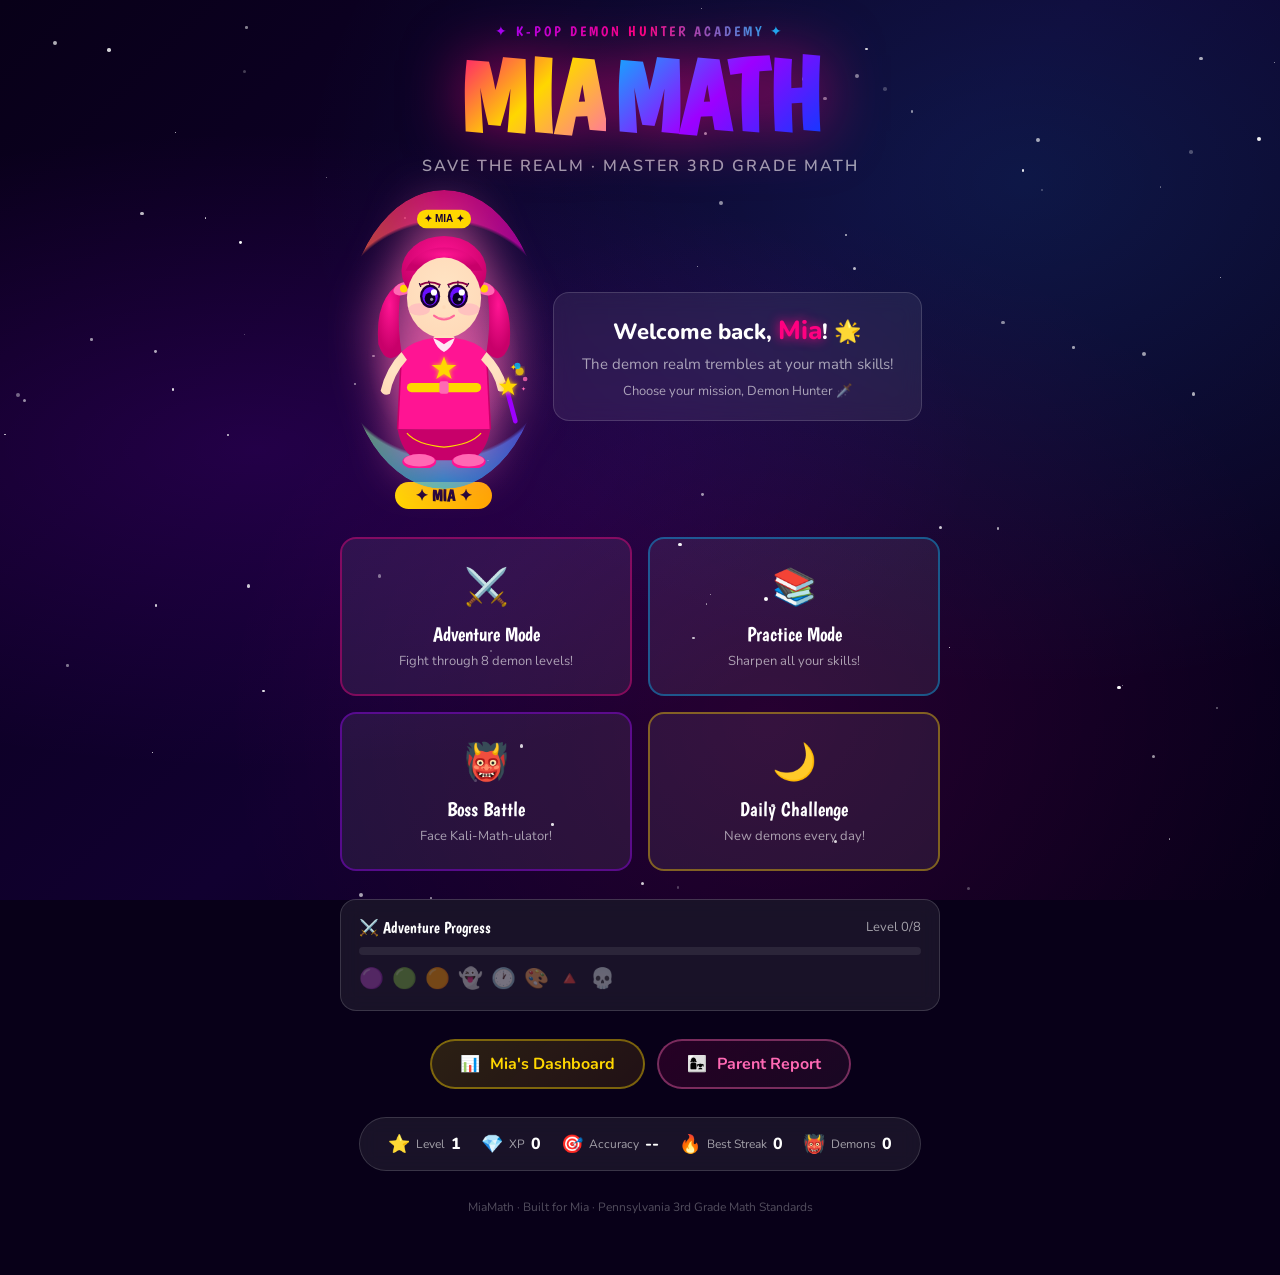
==== commit d504e56f: "Add parent progress report page - New parent.html: comprehensive progress report for parents includi" ====
--- a/index.html
+++ b/index.html
@@ -99,10 +99,15 @@
       </div>
     </div>
 
-    <!-- ── Dashboard Link ── -->
-    <a href="dashboard.html" class="dashboard-btn" onclick="AudioManager.playClick()">
-      <span>📊</span> View Progress Dashboard
-    </a>
+    <!-- ── Dashboard & Parent Report Links ── -->
+    <div style="display:flex;gap:12px;flex-wrap:wrap;justify-content:center;">
+      <a href="dashboard.html" class="dashboard-btn" onclick="AudioManager.playClick()">
+        <span>📊</span> Mia's Dashboard
+      </a>
+      <a href="parent.html" class="dashboard-btn" style="border-color:rgba(255,105,180,0.4);color:var(--pink-light);background:linear-gradient(135deg,rgba(255,0,128,0.12),rgba(255,105,180,0.07));">
+        <span>👩‍👧</span> Parent Report
+      </a>
+    </div>
 
     <!-- ── Quick Stats ── -->
     <div class="quick-stats">
